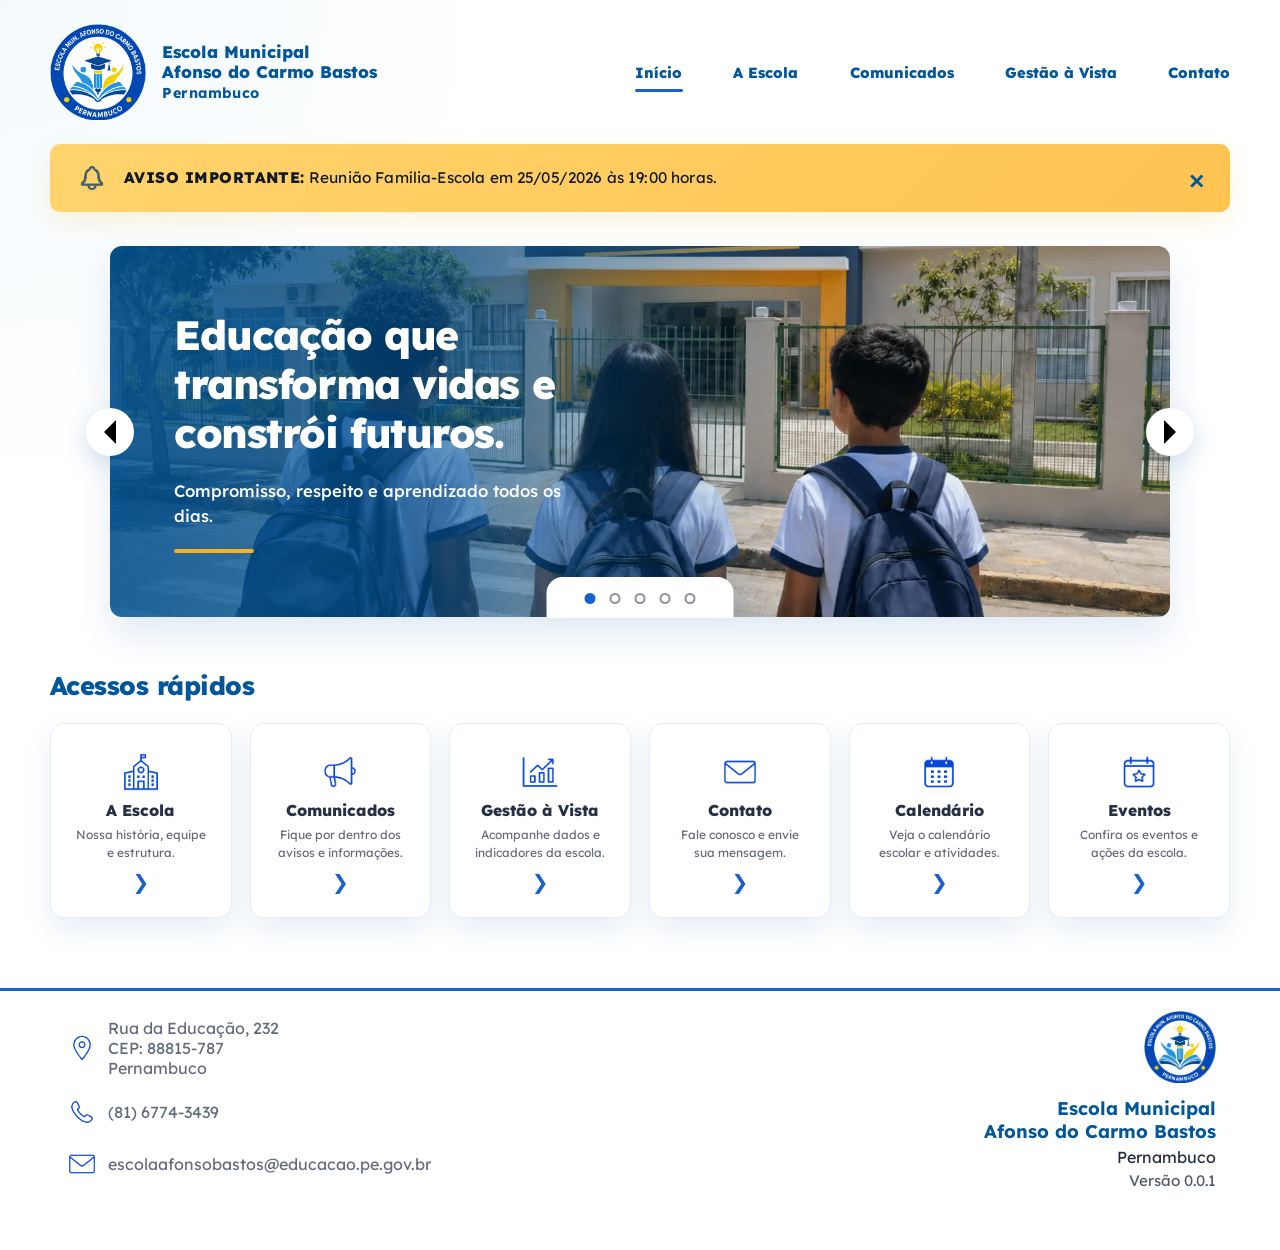
==== index.html @ bf634d12 "v0.0.1 versao inicial" ====
<!DOCTYPE html>
<html lang="pt-BR">

<head>
  <meta charset="UTF-8" />
  <meta name="viewport" content="width=device-width, initial-scale=1.0" />

  <title>Escola Municipal Afonso do Carmo Bastos</title>

  <link rel="preconnect" href="https://fonts.googleapis.com">
  <link rel="preconnect" href="https://fonts.gstatic.com" crossorigin>
  <link href="https://fonts.googleapis.com/css2?family=Lexend+Deca:wght@400;500;600;700;800&display=swap"
    rel="stylesheet">

  <link rel="icon" type="image/x-icon" href="assets/favicon.ico">
  <link rel="stylesheet" href="css/principal.css" />
</head>

<body>
  <header class="cabecalho">
    <div class="container cabecalho-conteudo">
      <a class="marca" href="#" aria-label="Página inicial da escola">
        <img class="marca-logo" src="assets/logo-emacb.webp" alt="Logo da Escola Municipal Afonso do Carmo Bastos">

        <span class="marca-texto">
          <strong>Escola Municipal<br>Afonso do Carmo Bastos</strong>
          <span>Pernambuco</span>
        </span>
      </a>

      <button class="botao-menu" type="button" aria-label="Abrir menu" aria-expanded="false">
        <span></span>
        <span></span>
        <span></span>
      </button>

      <nav class="menu-principal" aria-label="Menu principal">
        <a class="ativo" href="#" aria-current="page">Início</a>
        <a href="paginas/escola.html">A Escola</a>
        <a href="paginas/comunicados.html">Comunicados</a>
        <a href="paginas/gestao-a-vista.html">Gestão à Vista</a>
        <a href="paginas/contato.html">Contato</a>
      </nav>
    </div>
  </header>

  <main>
    <section class="aviso" aria-label="Aviso importante">
      <div class="container aviso-barra">
        <img src="assets/icones/sino.webp" alt="" aria-hidden="true">

        <p>
          <strong>AVISO IMPORTANTE:</strong>
          Reunião Família-Escola em 25/05/2026 às 19:00 horas.
        </p>

        <button class="botao-fechar-aviso" type="button" aria-label="Fechar aviso">×</button>
      </div>
    </section>

    <section class="carrossel" aria-label="Destaque principal">
      <div class="container carrossel-container">
        <button class="carrossel-seta carrossel-seta-anterior" type="button" aria-label="Slide anterior">
          <svg aria-hidden="true" viewBox="0 0 24 24">
            <path d="m15 18-6-6 6-6"></path>
          </svg>
        </button>

        <article class="carrossel-card" id="carrossel-card">
          <div class="carrossel-conteudo">
            <h1 id="carrossel-titulo">Educação que transforma vidas e constrói futuros.</h1>
            <p id="carrossel-texto">Compromisso, respeito e aprendizado todos os dias.</p>
            <span class="carrossel-linha" aria-hidden="true"></span>
          </div>
        </article>

        <button class="carrossel-seta carrossel-seta-proxima" type="button" aria-label="Próximo slide">
          <svg aria-hidden="true" viewBox="0 0 24 24">
            <path d="m9 18 6-6-6-6"></path>
          </svg>
        </button>

        <div class="carrossel-indicadores" aria-label="Navegação dos slides">
          <button class="ativo" type="button" aria-label="Ir para o slide 1"></button>
          <button type="button" aria-label="Ir para o slide 2"></button>
          <button type="button" aria-label="Ir para o slide 3"></button>
          <button type="button" aria-label="Ir para o slide 4"></button>
          <button type="button" aria-label="Ir para o slide 5"></button>
        </div>
      </div>
    </section>

    <section class="acessos-rapidos" aria-labelledby="titulo-acessos">
      <div class="container">
        <h2 id="titulo-acessos">Acessos rápidos</h2>

        <div class="grade-cards">

          <a class="cartao-acesso" href="paginas/escola.html">
            <img class="cartao-acesso-icone" src="assets/icones/escola.webp" alt="" aria-hidden="true">
            <strong>A Escola</strong>
            <small>Nossa história, equipe e estrutura.</small>
            <span class="cartao-acesso-seta" aria-hidden="true">❯</span>
          </a>

          <a class="cartao-acesso" href="paginas/comunicados.html">
            <img class="cartao-acesso-icone" src="assets/icones/comunicados.webp" alt="" aria-hidden="true">
            <strong>Comunicados</strong>
            <small>Fique por dentro dos avisos e informações.</small>
            <span class="cartao-acesso-seta" aria-hidden="true">❯</span>
          </a>

          <a class="cartao-acesso" href="paginas/gestao-a-vista.html">
            <img class="cartao-acesso-icone" src="assets/icones/gestao.webp" alt="" aria-hidden="true">
            <strong>Gestão à Vista</strong>
            <small>Acompanhe dados e indicadores da escola.</small>
            <span class="cartao-acesso-seta" aria-hidden="true">❯</span>
          </a>

          <a class="cartao-acesso" href="paginas/contato.html">
            <img class="cartao-acesso-icone" src="assets/icones/contato.webp" alt="" aria-hidden="true">
            <strong>Contato</strong>
            <small>Fale conosco e envie sua mensagem.</small>
            <span class="cartao-acesso-seta" aria-hidden="true">❯</span>
          </a>

          <a class="cartao-acesso" href="paginas/calendario.html">
            <img class="cartao-acesso-icone" src="assets/icones/calendario.webp" alt="" aria-hidden="true">
            <strong>Calendário</strong>
            <small>Veja o calendário escolar e atividades.</small>
            <span class="cartao-acesso-seta" aria-hidden="true">❯</span>
          </a>

          <a class="cartao-acesso" href="paginas/blog.html">
            <img class="cartao-acesso-icone" src="assets/icones/eventos.webp" alt="" aria-hidden="true">
            <strong>Eventos</strong>
            <small>Confira os eventos e ações da escola.</small>
            <span class="cartao-acesso-seta" aria-hidden="true">❯</span>
          </a>

        </div>
      </div>
    </section>
  </main>

  <footer class="rodape">
    <div class="container rodape-conteudo">
      <div class="rodape-contato">
        <div class="rodape-contato-item">
          <img class="rodape-icone" src="assets/icones/localizacao.webp" alt="" aria-hidden="true">
          <p>Rua da Educação, 232<br>CEP: 88815-787<br>Pernambuco</p>
        </div>

        <div class="rodape-contato-item">
          <img class="rodape-icone" src="assets/icones/telefone.webp" alt="" aria-hidden="true">
          <p>(81) 6774-3439</p>
        </div>

        <div class="rodape-contato-item">
          <img class="rodape-icone" src="assets/icones/email.webp" alt="" aria-hidden="true">
          <p>escolaafonsobastos@educacao.pe.gov.br</p>
        </div>
      </div>

      <div class="rodape-marca">
        <img class="rodape-logo" src="assets/logo-emacb.webp" alt="Logo da Escola Municipal Afonso do Carmo Bastos">

        <div class="rodape-texto">
          <strong>Escola Municipal<br>Afonso do Carmo Bastos</strong>
          <p>Pernambuco</p>
          <span>Versão 0.0.1</span>
        </div>
      </div>
    </div>
  </footer>

  <script src="js/menu.js"></script>
  <script src="js/carrossel.js"></script>
  <script src="js/principal.js"></script>
</body>

</html>
---- css/principal.css ----
@import url("./variaveis.css");
@import url("./reset.css");
@import url("./base.css");
@import url("./componentes.css");
@import url("./inicio.css");
@import url("./paginas.css");
@import url("./gestao-a-vista.css");
@import url("./responsivo.css");
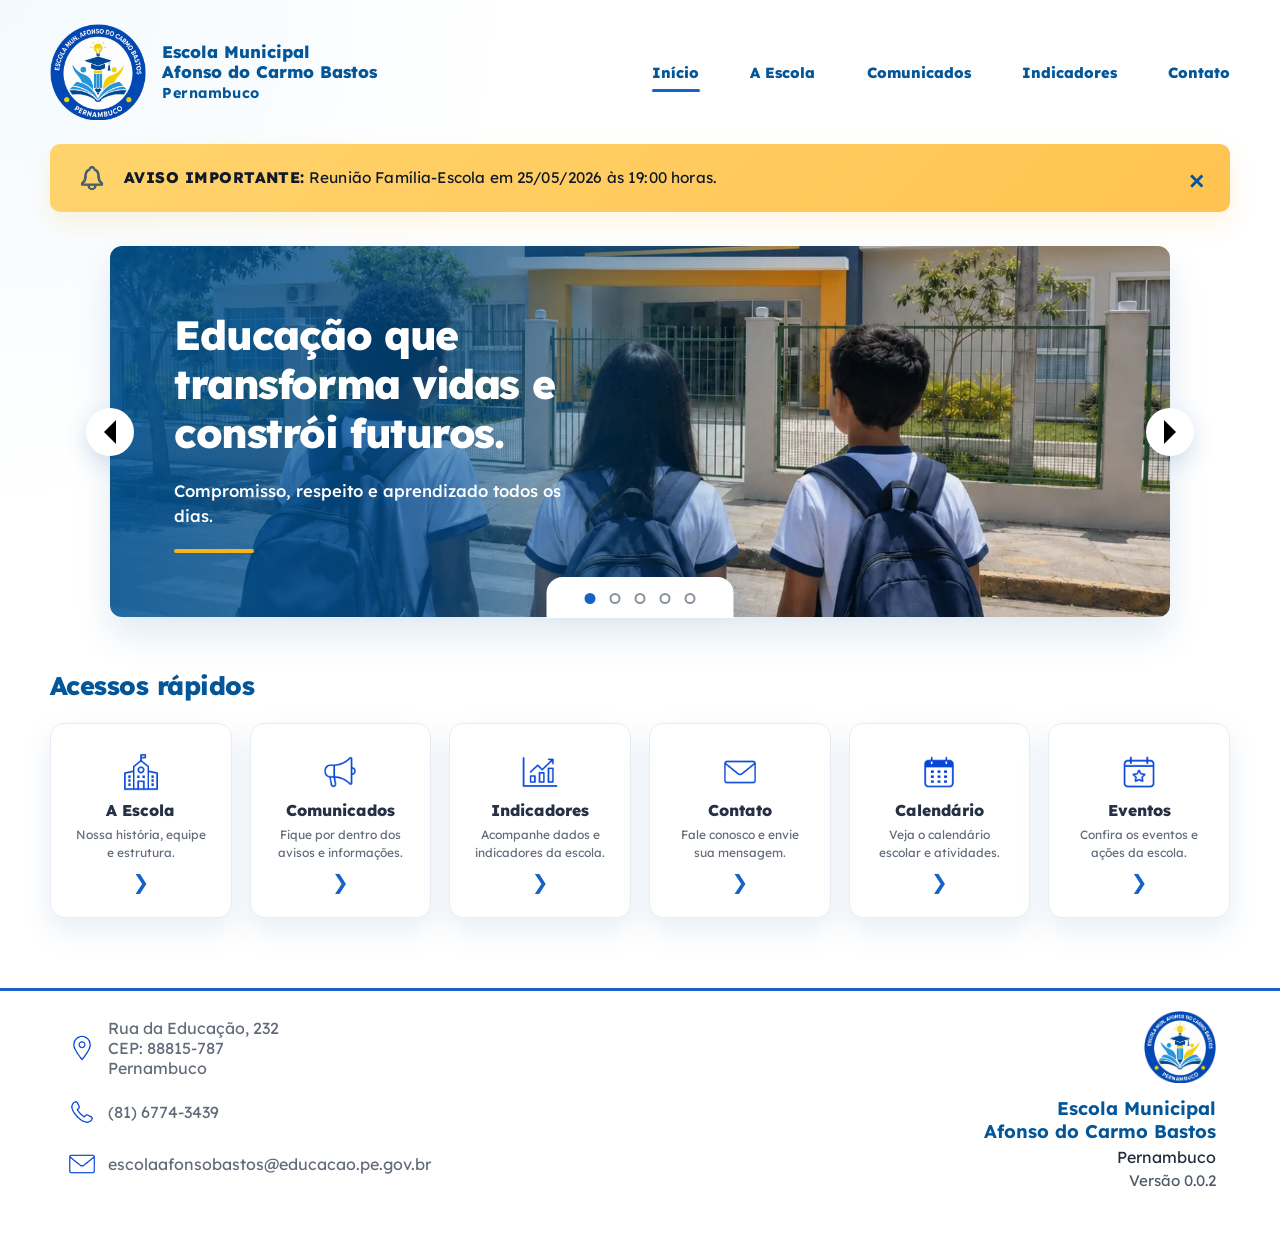
==== commit 8f2ec2c1: "v0.0.2 pequenos ajustes" ====
--- a/index.html
+++ b/index.html
@@ -38,7 +38,7 @@
         <a class="ativo" href="#" aria-current="page">Início</a>
         <a href="paginas/escola.html">A Escola</a>
         <a href="paginas/comunicados.html">Comunicados</a>
-        <a href="paginas/gestao-a-vista.html">Gestão à Vista</a>
+        <a href="paginas/indicadores.html">Indicadores</a>
         <a href="paginas/contato.html">Contato</a>
       </nav>
     </div>
@@ -110,9 +110,9 @@
             <span class="cartao-acesso-seta" aria-hidden="true">❯</span>
           </a>
 
-          <a class="cartao-acesso" href="paginas/gestao-a-vista.html">
+          <a class="cartao-acesso" href="paginas/indicadores.html">
             <img class="cartao-acesso-icone" src="assets/icones/gestao.webp" alt="" aria-hidden="true">
-            <strong>Gestão à Vista</strong>
+            <strong>Indicadores</strong>
             <small>Acompanhe dados e indicadores da escola.</small>
             <span class="cartao-acesso-seta" aria-hidden="true">❯</span>
           </a>
@@ -168,7 +168,7 @@
         <div class="rodape-texto">
           <strong>Escola Municipal<br>Afonso do Carmo Bastos</strong>
           <p>Pernambuco</p>
-          <span>Versão 0.0.1</span>
+          <span>Versão 0.0.2</span>
         </div>
       </div>
     </div>
--- a/css/principal.css
+++ b/css/principal.css
@@ -4,5 +4,5 @@
 @import url("./componentes.css");
 @import url("./inicio.css");
 @import url("./paginas.css");
-@import url("./gestao-a-vista.css");
+@import url("./indicadores.css");
 @import url("./responsivo.css");
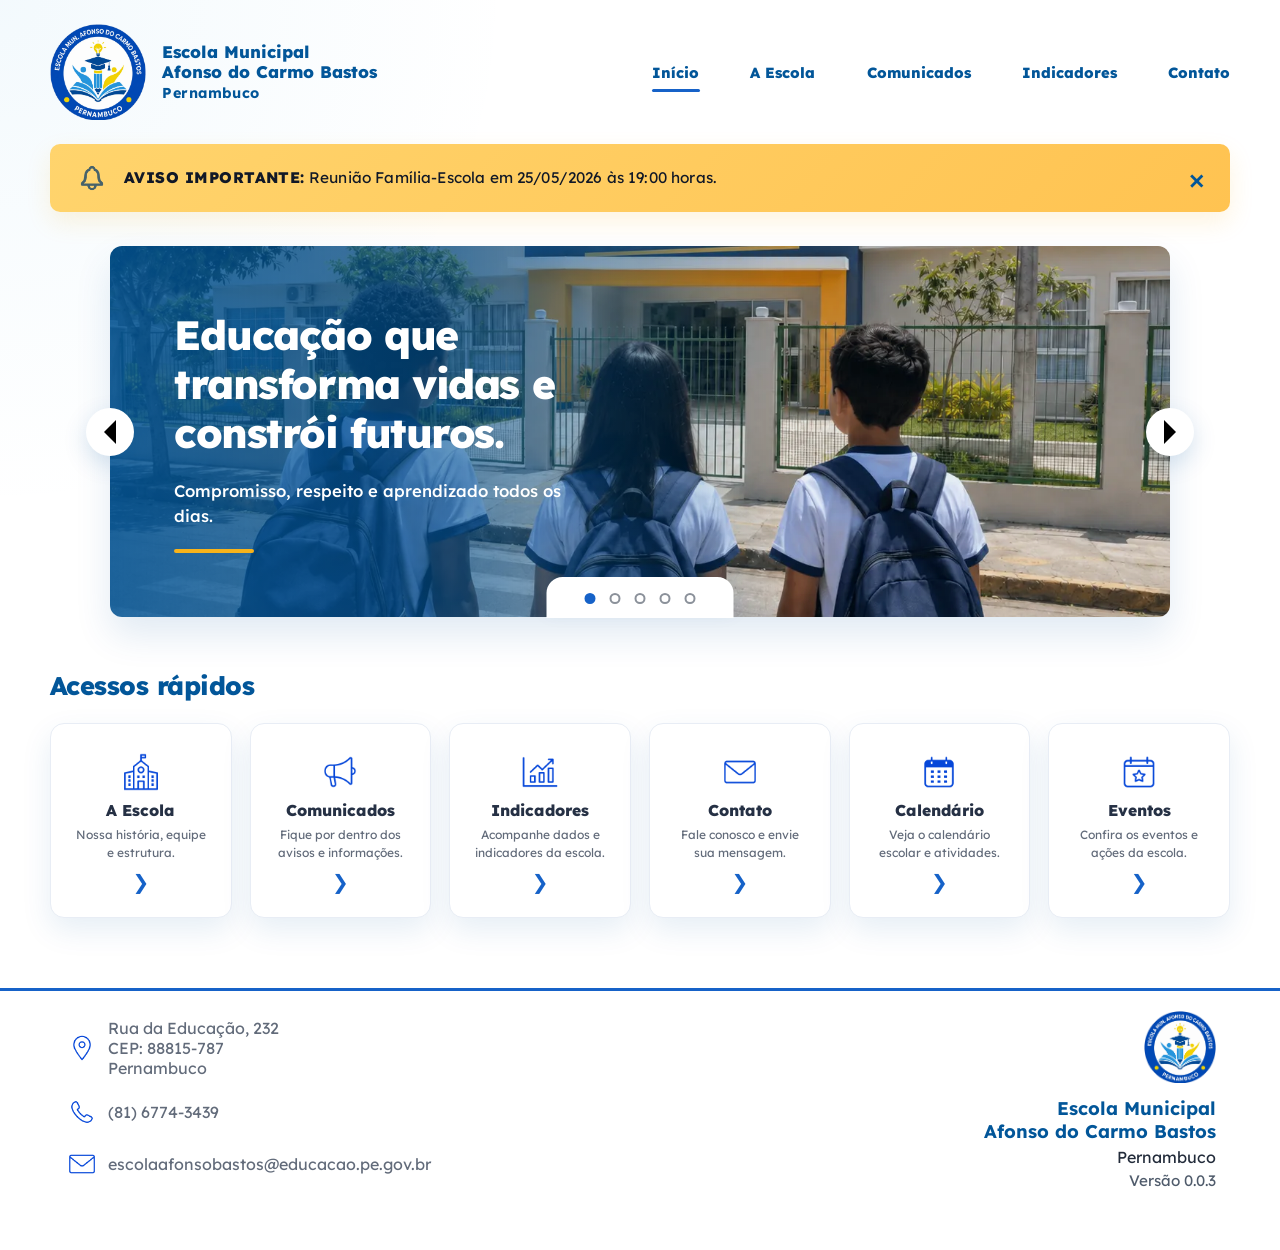
==== commit 9d6f207a: "v.0.0.3 link do github pages" ====
--- a/index.html
+++ b/index.html
@@ -168,7 +168,7 @@
         <div class="rodape-texto">
           <strong>Escola Municipal<br>Afonso do Carmo Bastos</strong>
           <p>Pernambuco</p>
-          <span>Versão 0.0.2</span>
+          <span>Versão 0.0.3</span>
         </div>
       </div>
     </div>
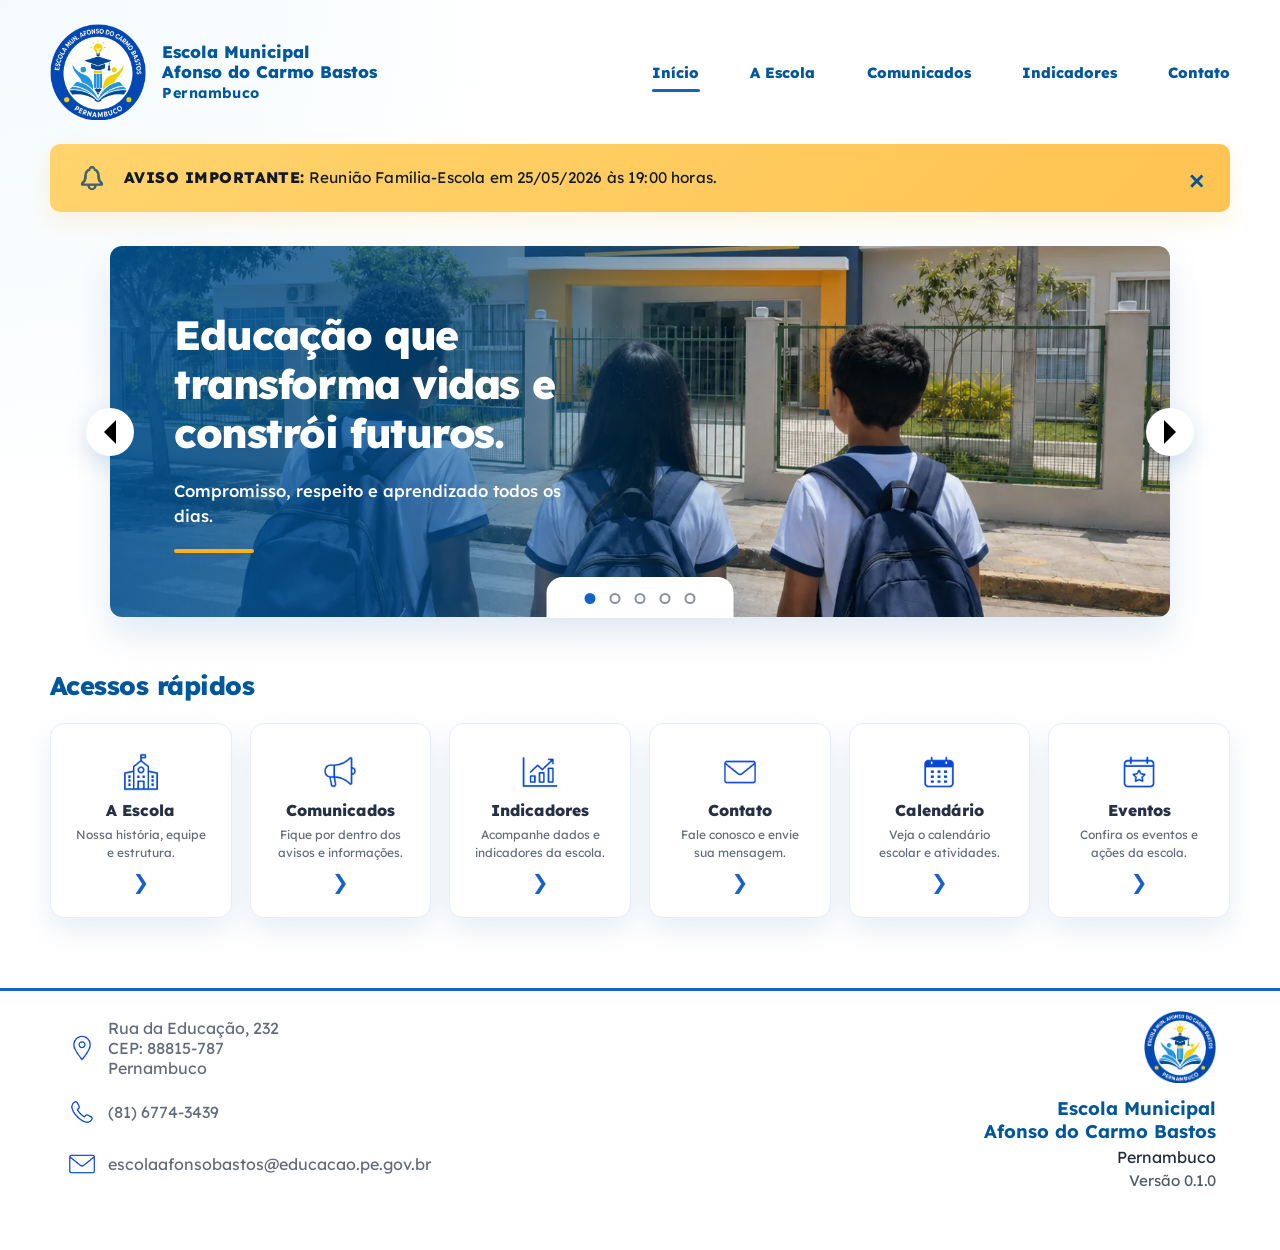
==== commit 02ebc56e: "v.0.1.0 melhorando design" ====
--- a/index.html
+++ b/index.html
@@ -168,7 +168,7 @@
         <div class="rodape-texto">
           <strong>Escola Municipal<br>Afonso do Carmo Bastos</strong>
           <p>Pernambuco</p>
-          <span>Versão 0.0.3</span>
+          <span>Versão 0.1.0</span>
         </div>
       </div>
     </div>
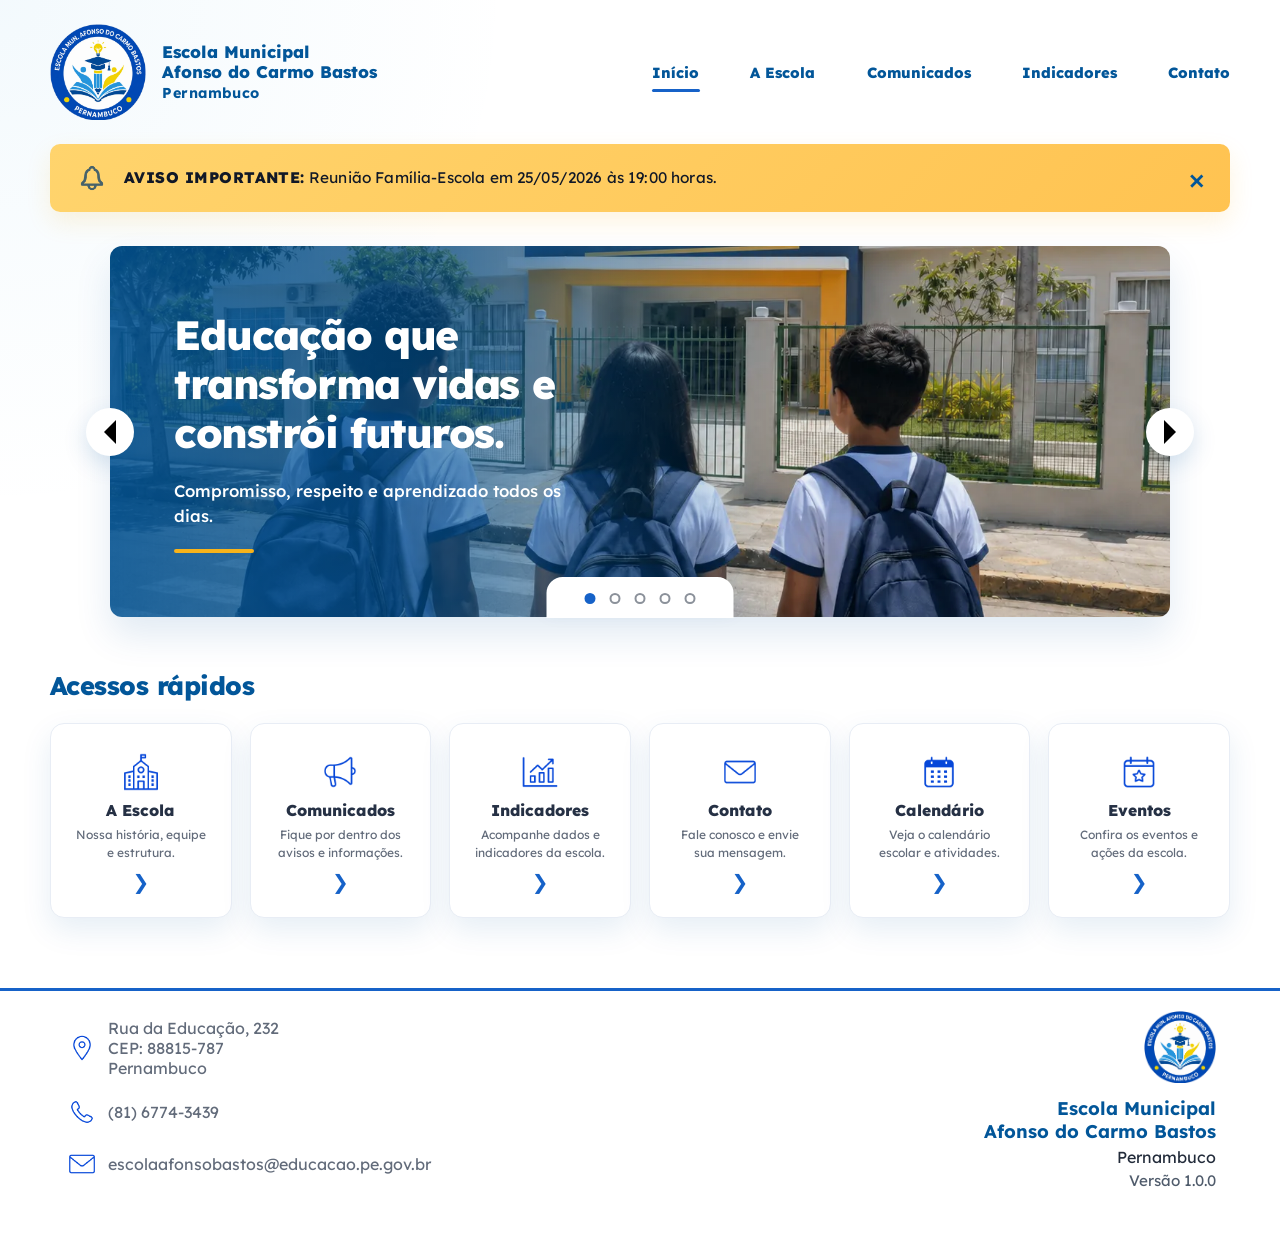
==== commit 39fb7d79: "v1.0.0 versao publicada" ====
--- a/index.html
+++ b/index.html
@@ -168,7 +168,7 @@
         <div class="rodape-texto">
           <strong>Escola Municipal<br>Afonso do Carmo Bastos</strong>
           <p>Pernambuco</p>
-          <span>Versão 0.1.0</span>
+          <span>Versão 1.0.0</span>
         </div>
       </div>
     </div>
